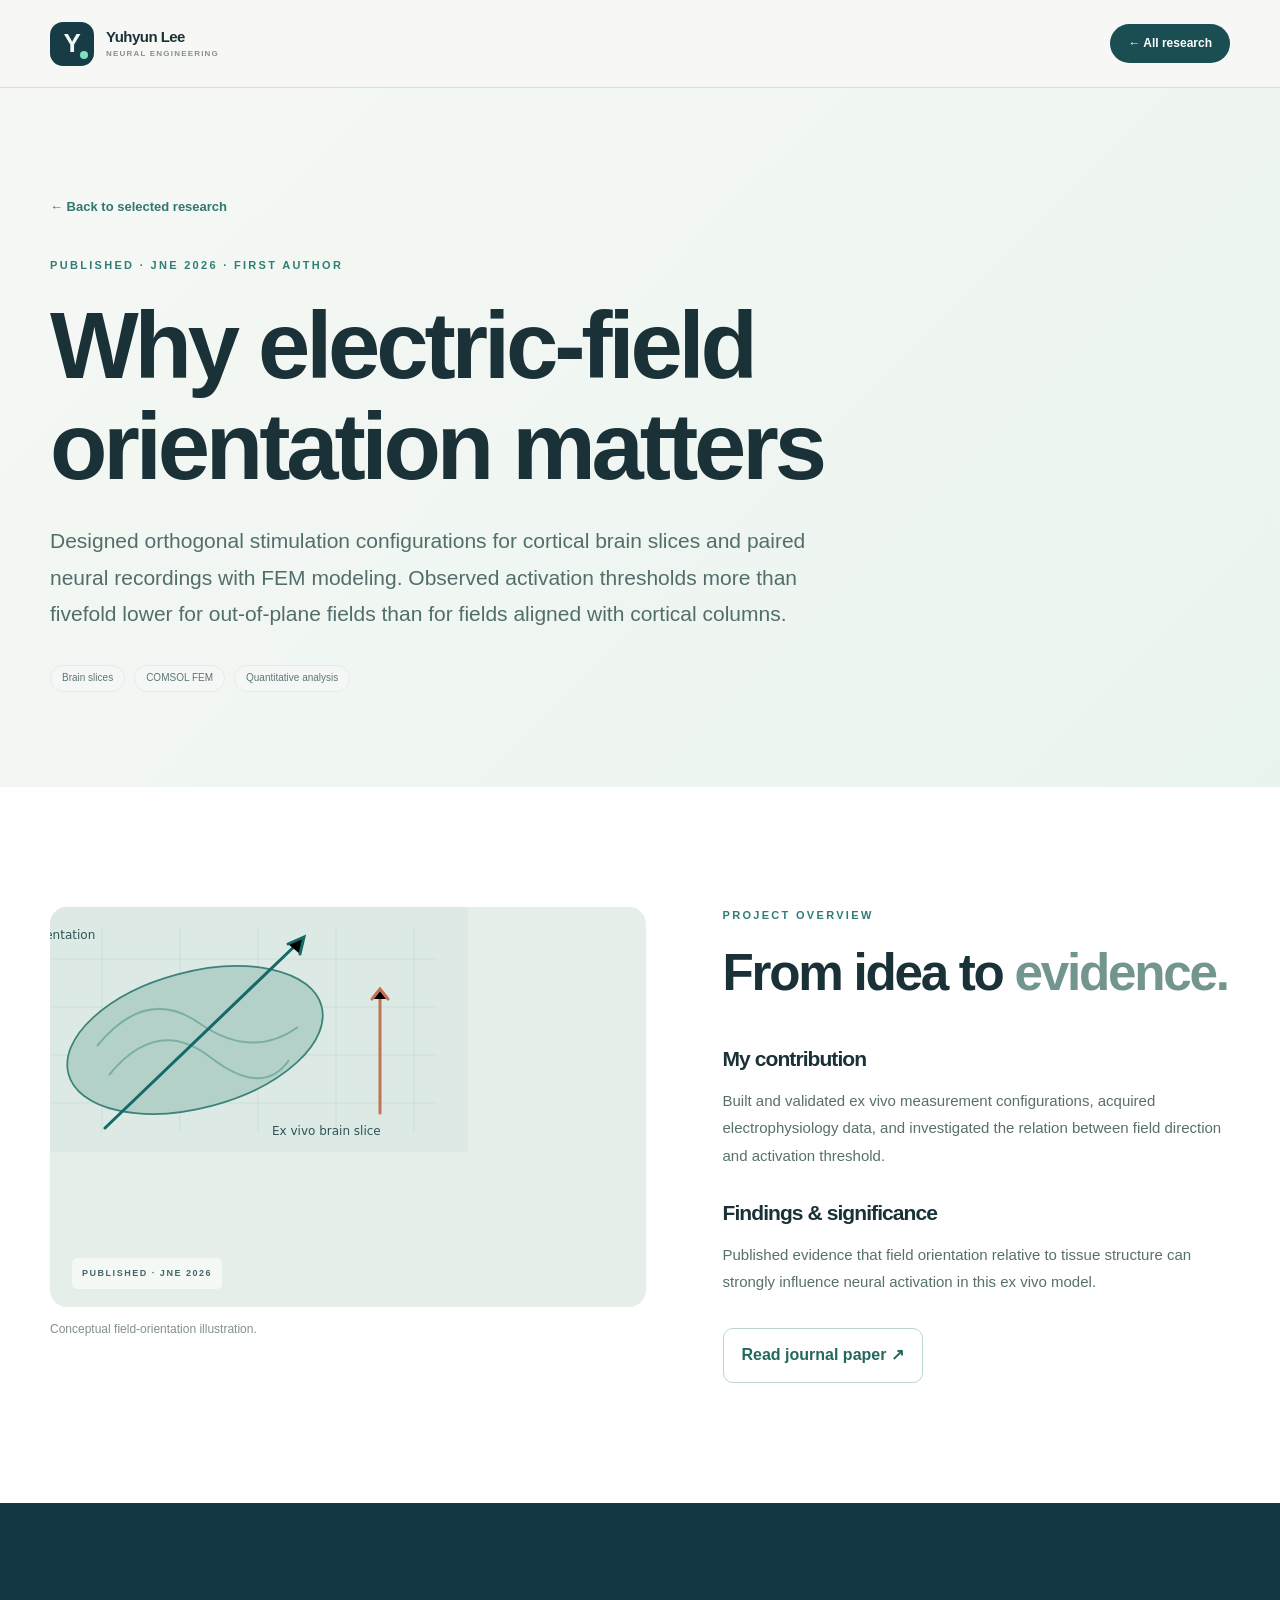
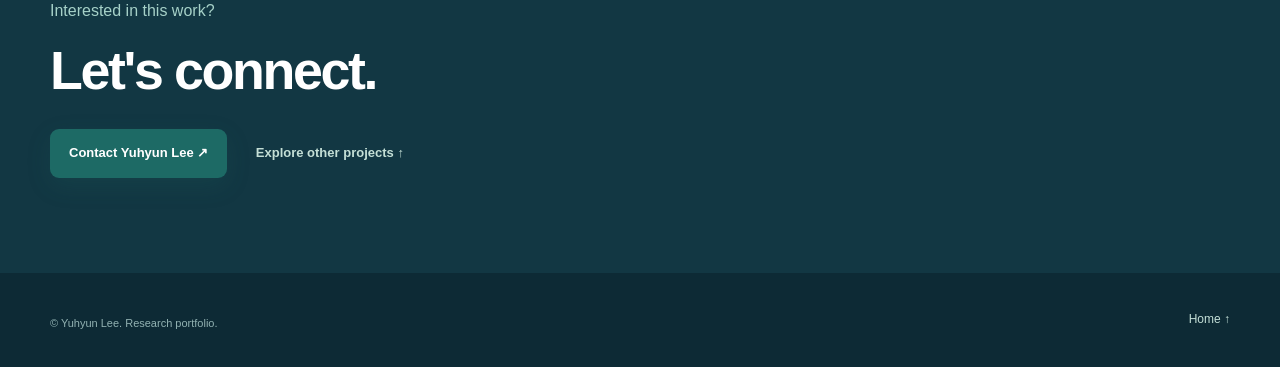
==== projects/electric-field-orientation/index.html @ e154d5df "Add files via upload" ====
<!DOCTYPE html><html lang="en"><head><meta charset="utf-8"><meta name="viewport" content="width=device-width,initial-scale=1">
    <meta name="theme-color" content="#f7f8f5"><meta name="description" content="Designed orthogonal stimulation configurations for cortical brain slices and paired neural recordings with FEM modeling. Observed activation thresholds more than fivefold lower for out-of-plane fields than for fields aligned with cortical columns.">
    <title>Why electric-field orientation matters | Yuhyun Lee</title><link rel="icon" type="image/svg+xml" href="../../assets/favicon.svg">
    <link rel="stylesheet" href="../../styles.css"><link rel="stylesheet" href="../../project-detail.css"></head><body>
    <a class="skip-link" href="#project-main">Skip to content</a>
    <header class="site-header"><div class="container header-inner"><a class="brand" href="../../index.html" aria-label="Home"><span class="brand-mark"><span>Y</span><span class="brand-dot"></span></span><span class="brand-name">Yuhyun Lee<span class="brand-sub">NEURAL ENGINEERING</span></span></a><a class="header-contact" href="../../index.html#research">← All research</a></div></header>
    <main id="project-main"><section class="detail-hero section-pad"><div class="container"><a href="../../index.html#research" class="detail-back">← Back to selected research</a>
    <p class="eyebrow">PUBLISHED · JNE 2026 · FIRST AUTHOR</p><h1>Why electric-field orientation matters</h1><p class="detail-intro">Designed orthogonal stimulation configurations for cortical brain slices and paired neural recordings with FEM modeling. Observed activation thresholds more than fivefold lower for out-of-plane fields than for fields aligned with cortical columns.</p>
    <div class="chip-row"><span>Brain slices</span> <span>COMSOL FEM</span> <span>Quantitative analysis</span></div></div></section>
    <section class="detail-content section-pad"><div class="container detail-grid"><div class="detail-visual"><div class="project-art art-slice"><img class="art-fallback" src="../../assets/illustrations/slice.svg" alt="Why electric-field orientation matters conceptual illustration" loading="lazy" decoding="async"><span class="project-art-index">PUBLISHED · JNE 2026</span></div><p class="detail-caption">Conceptual field-orientation illustration.</p></div>
    <div class="detail-overview"><p class="eyebrow">PROJECT OVERVIEW</p><h2>From idea to <span>evidence.</span></h2>
    <h3>My contribution</h3><p>Built and validated ex vivo measurement configurations, acquired electrophysiology data, and investigated the relation between field direction and activation threshold.</p>
    <h3>Findings &amp; significance</h3><p>Published evidence that field orientation relative to tissue structure can strongly influence neural activation in this ex vivo model.</p>
    <div class="detail-cta"><a class="detail-paper" href="https://doi.org/10.1088/1741-2552/aeb04a" target="_blank" rel="noopener noreferrer">Read journal paper ↗</a></div></div></div></section>
    
    <section class="detail-footer"><div class="container"><p>Interested in this work?</p><h2>Let's connect.</h2>
    <a class="btn btn-primary" href="mailto:yuhyunl@andrew.cmu.edu?subject=Research inquiry: Why electric-field orientation matters">Contact Yuhyun Lee ↗</a>
    <a class="detail-back" href="../../index.html#research">Explore other projects ↑</a></div></section></main>
    <footer class="site-footer"><div class="container footer-inner"><div><p>© Yuhyun Lee. Research portfolio.</p></div><a href="../../index.html">Home ↑</a></div></footer>
    </body></html>
---- styles.css ----
:root {
  --ink: #1a3137;
  --muted: #597077;
  --muted-2: #7c9193;
  --paper: #f7f8f5;
  --white: #ffffff;
  --warm: #f0f3ef;
  --line: #dce5e1;
  --teal: #176f6b;
  --teal-dark: #123f47;
  --mint: #b8eee0;
  --light-mint: #e6f5ef;
  --accent: #df8d6c;
  --radius: 18px;
  --shadow: 0 20px 65px rgba(32, 67, 68, .065);
}
* { box-sizing: border-box; }
html { scroll-behavior: smooth; scroll-padding-top: 96px; }
body { margin: 0; background: var(--paper); color: var(--ink); font-family: Inter, 'Avenir Next', 'Helvetica Neue', Arial, sans-serif; font-size: 16px; line-height: 1.65; -webkit-font-smoothing: antialiased; }
body.menu-open { overflow: hidden; }
::selection { background: #b5e7da; color: #193b3d; }
a { color: inherit; text-decoration: none; }
button { font: inherit; }
button, a { -webkit-tap-highlight-color: transparent; }
button:focus-visible, a:focus-visible { outline: 3px solid #df9f80; outline-offset: 4px; }
svg { display: block; max-width: 100%; }
.container { width: min(1180px, calc(100% - 84px)); margin: 0 auto; }
.section-pad { padding: 120px 0; }
.skip-link { position: absolute; transform: translateY(-200%); left: 20px; top: 16px; background: white; z-index: 1000; padding: 10px 18px; border: 2px solid var(--teal); }
.skip-link:focus { transform: translateY(0); }
.eyebrow { margin: 0 0 21px; color: #307d76; font-size: 11px; letter-spacing: .21em; font-weight: 800; line-height: 1.5; }
h1,h2,h3,p { margin-top: 0; }
h1,h2,h3 { letter-spacing: -.044em; }
h2 { font-size: clamp(36px, 4.2vw, 57px); line-height: 1.13; margin: 0; font-weight: 700; }
h2 span { color: #72958f; }
.site-header { height: 88px; position: sticky; top: 0; z-index: 40; background: rgba(247, 248, 245, .92); backdrop-filter: blur(18px); -webkit-backdrop-filter: blur(18px); border-bottom: 1px solid rgba(187, 208, 202, .55); }
.header-inner { height: 100%; display: flex; align-items: center; justify-content: space-between; gap: 25px; }
.brand { display: inline-flex; align-items: center; gap: 12px; flex-shrink: 0; }
.brand-mark { display: flex; align-items: center; justify-content: center; position: relative; width: 44px; height: 44px; border-radius: 13px; background: #183c45; color: #effaf6; font-size: 26px; font-weight: 800; letter-spacing: -.09em; }
.brand-mark span:first-child { transform: translateX(-1px); }
.brand-dot { position: absolute; width: 8px; height: 8px; border-radius: 100%; right: 6px; bottom: 7px; background: #7ce0c5; }
.brand-name { font-weight: 800; letter-spacing: -.035em; line-height: 1.24; font-size: 15px; }
.brand-sub { display: block; color: #819390; font-size: 8px; font-weight: 800; letter-spacing: .15em; padding-top: 3px; }
.desktop-nav { display: flex; align-items: center; gap: clamp(20px, 3vw, 38px); margin-left: auto; }
.desktop-nav a { color: #52696a; font-size: 13px; font-weight: 650; transition: color .2s; position: relative; }
.desktop-nav a:hover, .desktop-nav a.active { color: var(--teal); }
.desktop-nav a.active::after { content: ''; width: 4px; height: 4px; background: var(--teal); border-radius: 100%; position: absolute; bottom: -9px; left: calc(50% - 2px); }
.header-actions { display: flex; align-items: center; }
.header-contact { padding: 10px 18px; margin-left: 20px; border-radius: 30px; background: #1a4e53; color: #fff; font-size: 12px; font-weight: 750; white-space: nowrap; transition: background .2s, transform .2s; }
.header-contact:hover { background: #247970; transform: translateY(-2px); }
.header-contact span { padding-left: 11px; font-size: 16px; }
.menu-toggle { display: none; }
.mobile-menu[hidden] { display: none !important; }
/* HERO */
.hero { position: relative; overflow: hidden; padding-top: 110px; padding-bottom: 65px; background: radial-gradient(ellipse at 70% 20%, #eef7f0, transparent 46%), var(--paper); }
.hero-glow { position: absolute; top: -260px; left: 65%; width: 750px; height: 750px; border-radius: 50%; background: radial-gradient(circle, rgba(122, 213, 188, .10) 0%, rgba(122,213,188,0) 66%); pointer-events:none; }
.hero-grid { display: grid; grid-template-columns: minmax(0, 1.04fr) minmax(0, .96fr); gap: clamp(35px, 5.6vw, 85px); align-items: center; position:relative; }
.hero-copy { padding-bottom: 18px; position: relative; z-index: 2; }
.status-line { display: inline-flex; align-items: center; gap: 10px; border: 1px solid #c9e1d5; border-radius: 999px; background: #edf7f1; color: #246d5f; padding: 9px 14px 9px 11px; letter-spacing: .09em; font-size: 10px; font-weight: 800; margin-bottom: 45px; line-height: 1.3; }
.status-dot { position: relative; flex: 0 0 auto; display: inline-block; width: 8px; height: 8px; border-radius: 100%; background: #49b193; box-shadow: 0 0 0 4px rgba(73, 177, 147, .13); }
.hero-eyebrow { margin-bottom: 16px; font-size: 10px; }
h1 { font-size: clamp(45px, 5.45vw, 75px); line-height: 1.055; max-width: 780px; margin: 0 0 30px; font-weight: 730; }
h1 em { font-style: normal; color: #288176; }
.hero-lead { max-width: 586px; color: #374f54; font-size: clamp(17px, 1.6vw, 19px); line-height: 1.65; margin: 0 0 19px; letter-spacing: -.015em; }
.hero-lead strong { color: #193d41; font-weight: 750; }
.hero-body { font-size: 14px; line-height: 1.88; color: var(--muted); margin: 0 0 32px; max-width: 565px; }
.hero-buttons { display: flex; flex-wrap: wrap; gap: 12px; }
.btn { display: inline-flex; justify-content: space-between; align-items: center; min-height: 49px; border-radius: 9px; font-size: 13px; font-weight: 750; padding: 13px 19px; line-height: 1.3; transition: all .2s; gap: 24px; }
.btn span { font-size: 17px; line-height: 1; }
.btn-primary { color: white; background: #1d6a65; box-shadow: 0 8px 24px rgba(31, 111, 102, .15); }
.btn-primary:hover { transform: translateY(-2px); background: #12514d; box-shadow: 0 12px 27px rgba(31,111,102,.18); }
.btn-outline { color: #1c5554; border: 1px solid #c5d9d2; background: rgba(255,255,255,.6); }
.btn-outline:hover { background: #ecf9f3; border-color: #78b9a8; }
.hero-links { display:flex; align-items:center; flex-wrap:wrap; gap: 14px; margin-top: 35px; color: #6c8482; font-size: 12px; }
.hero-links a { transition:color .2s; }
.hero-links a:hover { color: #167c69; }
.hero-separator { color: #bacac3; }
.hero-visual { position: relative; min-width: 0; border: 1px solid #315b61; border-radius: 20px; background: #102d3d; box-shadow: 0 30px 80px rgba(20, 54, 60, .18); transform: rotate(1deg); isolation: isolate; }
.hero-visual::before { content: ''; position:absolute; inset: -14px -13px 14px 13px; z-index: -1; border: 1px solid #bddbcf; border-radius: 20px; transform: rotate(-3deg); }
.visual-topbar,.visual-bottombar { display:flex; justify-content:space-between; align-items:center; padding: 18px 22px; color: #a5c5c8; font-size: 9px; letter-spacing: .15em; font-weight: 700; line-height: 1.2; gap: 15px; }
.visual-topbar { border-bottom: 1px solid rgba(145,182,188,.14); }
.visual-topbar>span:first-child { display:flex; align-items:center; gap:9px; }
.tiny-dot { display:inline-block; background:#63d7be; width:5px; height:5px; border-radius:50%; }
.hero-diagram { width: 100%; height:auto; }
.visual-bottombar { border-top: 1px solid rgba(145,182,188,.14); font-size:8px; }
.floating-note { position: absolute; right: -25px; bottom: 68px; display: flex; gap: 12px; align-items:center; padding: 14px 17px; border-radius: 12px; background: #fff; box-shadow: 0 13px 43px rgba(15, 45, 45, .16); transform: rotate(-2deg); }
.floating-icon { display:grid; place-items:center; background:#e5f4ed; color:#27766d; width:37px; height:37px; border-radius:10px; font-size:20px; }
.floating-note strong { display:block; font-size:12px; letter-spacing:-.02em; }
.floating-note small { display:block; color:#809593; font-size:9px; padding-top:2px; letter-spacing:.02em; }
.hero-facts { display: grid; grid-template-columns: repeat(4,1fr); margin-top: 92px; padding-top: 27px; border-top: 1px solid #dce5df; }
.fact { padding: 7px 18px; border-left:1px solid #dce5df; }
.fact:first-child { border-left:0; padding-left:0; }
.fact strong { display:block; font-size: clamp(29px, 3vw, 43px); line-height: 1.07; letter-spacing: -.065em; margin-bottom: 9px; font-weight: 760; color: #285e5b; }
.fact strong span { font-size: 15px; letter-spacing: -.02em; padding-left: 6px; color:#4b7e74; font-weight:650; }
.fact > span { font-size: 11px; color:#6e8383; font-weight: 650; display: block; line-height:1.45; max-width: 195px; }
.fact a { color:#207c6e; font-size:15px; }
/* SECTION HEADINGS */
.section-heading { display:grid; grid-template-columns: minmax(0, 1fr) minmax(245px, 380px); justify-content:space-between; gap:40px; align-items:end; margin-bottom:46px; }
.heading-aside { color:var(--muted); line-height:1.9; font-size:14px; margin:0 0 5px; }
/* PROJECTS */
.research-section { background: #fff; }
.project-grid { display:grid; grid-template-columns:repeat(2,minmax(0,1fr)); gap: 24px; }
.project-card { min-width:0; border:1px solid var(--line); background:#fff; border-radius:18px; overflow:hidden; box-shadow: 0 6px 28px rgba(24,64,57,.018); display:flex; flex-direction:column; transition:box-shadow .25s, transform .25s; }
.project-card:hover { box-shadow: var(--shadow); transform:translateY(-4px); }
.featured-project { grid-column: 1 / -1; flex-direction:row; align-items:stretch; }
.project-art { position:relative; overflow:hidden; background:#e6eee9; min-height: 210px; }
.project-art svg { display:block; width:100%; height:100%; object-fit:cover; }
.featured-project .project-art { width: 48%; min-height:385px; }
/* Let the fourth project complete the two-column grid rather than leaving an empty cell. */
.project-card:last-child { grid-column: 1 / -1; flex-direction: row; }
.project-card:last-child .project-art { width:48%; min-height:345px; }
.project-card:last-child .project-content { padding:42px; }
.project-art-index { position:absolute; left:22px; bottom:18px; background:rgba(246,250,248,.9); backdrop-filter:blur(8px); padding:8px 10px; color:#426866; font-size:9px; font-weight:800; letter-spacing:.17em; border-radius:5px; }
.art-nasal .project-art-index { background:rgba(11,48,52,.8); color:#d1eee3; }
.project-content { padding: 32px 32px 30px; display:flex; flex-direction:column; flex:1; }
.featured-project .project-content { padding:46px 46px 40px; }
.project-meta { display:flex; align-items:center; justify-content:space-between; gap:9px; flex-wrap:wrap; font-size:9px; color:#869894; letter-spacing:.13em; font-weight:800; line-height:1.4; margin-bottom:20px; }
.tag { display:inline-flex; background:#eaf4f0; border-radius:5px; color:#377d71; padding:7px 9px; }
.project-content h3 { font-size: clamp(24px, 2.35vw, 33px); line-height:1.2; margin:0 0 18px; letter-spacing:-.045em; max-width:560px; }
.project-content p { color: #5e7476; font-size: 13px; line-height:1.85; margin: 0 0 24px; max-width:650px; }
.chip-row { display:flex; flex-wrap:wrap; gap:7px; margin-top:auto; }
.chip-row span { color:#5c7776; background:#f4f7f5; border:1px solid #e3ece7; font-size:10px; border-radius:999px; padding:6px 11px; line-height:1.25; }
.project-link { display:inline-flex; align-items:center; justify-content:space-between; gap:20px; margin-top:24px; padding-top:16px; border-top:1px solid #e6eee9; color:#1c756b; font-size:12px; font-weight:800; }
.project-link span { font-size:18px; transition: transform .2s; }
.project-link:hover span { transform:translate(3px,-3px); }
/* METHODOLOGY */
.impact-section { padding:100px 0; background:#143d48; color:white; overflow:hidden; }
.impact-grid { display:grid; grid-template-columns:.85fr 1.15fr; gap: 100px; }
.impact-section h2 { font-size:clamp(36px,4.2vw,54px); line-height:1.15; letter-spacing:-.04em; }
.eyebrow-light { color:#86d3bc; }
.impact-steps { border-top:1px solid rgba(185,225,216,.24); }
.impact-steps>div { display:grid; grid-template-columns:60px 1fr; gap:17px; border-bottom:1px solid rgba(185,225,216,.24); padding:20px 0; }
.impact-steps>div>span { font-size:12px; color:#8fdac5; letter-spacing:.1em; padding-top:2px; font-weight:700; }
.impact-steps p { margin:0; }
.impact-steps strong { font-size:16px; font-weight:740; display:block; margin-bottom:2px; }
.impact-steps small { display:block; color:#b3d0d2; font-size:12px; line-height:1.6; }
/* PUBLICATIONS */
.publications-section { background:#f7f8f5; }
.pub-heading { margin-bottom:30px; }
.text-arrow { display:inline-flex; align-items:center; color:#1f7770; font-size:13px; font-weight:800; padding-bottom:5px; border-bottom:1px solid #80b8a9; transition:gap .2s; width:max-content; }
.text-arrow:hover { color:#0f5753; }
.pub-list { border-top:1px solid #d2e1db; }
.pub-row { display:grid; grid-template-columns:110px minmax(0,1fr) 30px; gap:28px; align-items:center; padding:27px 14px; border-bottom:1px solid #d8e4de; transition:background .2s,padding .2s; }
.pub-row:hover { background:#edf5f0; padding-left:22px; padding-right:20px; }
.pub-year { font-size:18px; color:#2b7a70; font-weight:750; letter-spacing:-.035em; align-self:start; padding-top:3px; }
.pub-details { display:block; }
.pub-type { display:block; margin-bottom:7px; color:#78908b; font-weight:800; font-size:10px; letter-spacing:.14em; }
.pub-details strong { display:block; font-size:17px; font-weight:700; letter-spacing:-.025em; line-height:1.45; margin-bottom:7px; }
.pub-details small { display:block; font-size:12px; color:#7c9091; line-height:1.55; }
.pub-arrow { font-size:22px; justify-self:end; color:#257d70; transition:transform .2s; }
.pub-row:hover .pub-arrow { transform:translate(3px,-3px); }
.conference-note { display:flex; align-items:center; gap:17px; padding:22px 25px; margin-top:32px; background:#eaf2ed; border:1px solid #d3e5d9; border-radius:14px; }
.conference-icon { color:#338f7e; width:46px; height:46px; border:1px solid #b5dace; border-radius:13px; display:grid; place-items:center; font-size:27px; flex:0 0 auto; }
.conference-note strong { display:block; font-size:13px; font-weight:780; }
.conference-note p { font-size:12px; color:#6f8680; margin:3px 0 0; line-height:1.5; }
.conference-date { margin-left:auto; white-space:nowrap; color:#4e7c75; font-weight:800; font-size:10px; letter-spacing:.14em; }
/* EXPERTISE */
.expertise-section { background:#fff; }
.expertise-grid { display:grid; grid-template-columns:repeat(3,minmax(0,1fr)); gap:20px; }
.expertise-card { padding:31px; border:1px solid #dfe8e3; border-radius:15px; background:linear-gradient(155deg,#f8fbf9,white 75%); min-height:350px; display:flex; flex-direction:column; }
.expertise-no { color:#65a598; font-size:11px; font-weight:800; letter-spacing:.1em; margin-bottom:43px; }
.expertise-card h3 { font-size:24px; line-height:1.23; max-width:265px; margin-bottom:15px; }
.expertise-card p { font-size:13px; line-height:1.85; color:#657b7a; margin-bottom:24px; }
.skill-tags { display:flex; flex-wrap:wrap; gap:7px; margin-top:auto; }
.skill-tags span { padding:7px 9px; border:1px solid #d4e4dd; border-radius:5px; font-size:10px; font-weight:650; color:#3d766d; line-height:1.3; }
/* ABOUT */
.about-section { background:#eef3ef; }
.about-grid { display:grid; grid-template-columns: 1fr 1fr; gap:clamp(65px,9vw,140px); }
.about-intro h2 { font-size:clamp(35px,3.9vw,51px); margin-bottom:30px; }
.about-intro p:not(.eyebrow) { font-size:14px; color:#5d7775; line-height:1.95; margin-bottom:19px; }
.about-intro p strong { color:#2e5f59; }
.about-intro .text-arrow { margin-top:14px; }
.about-side { border-left:1px solid #d2e0d7; padding-left:56px; }
.mini-label { margin:0 0 20px; font-size:10px; letter-spacing:.19em; color:#3d887b; font-weight:800; }
.timeline { margin-bottom:32px; }
.timeline-row { position:relative; display:flex; padding-bottom:27px; gap:18px; }
.timeline-row::before { content:''; position:absolute; left:5px; width:1px; top:9px; bottom:-5px; background:#c9d9d2; }
.timeline-row:last-child::before { display:none; }
.timeline-point { flex:0 0 11px; margin-top:5px; height:11px; border:2px solid #4b9e8d; background:#eef3ef; border-radius:50%; z-index:1; }
.timeline-row strong { font-size:14px; display:block; letter-spacing:-.01em; }
.timeline-row p { font-size:12px; margin:4px 0; color:#6c8780; line-height:1.5; }
.timeline-row small { color:#91a39b; font-size:11px; }
.award-block { border-top:1px solid #d2e0d7; padding-top:27px; }
.award-block p:not(.mini-label) { font-size:12px; padding-left:15px; position:relative; color:#607b75; margin-bottom:11px; line-height:1.5; }
.award-block p:not(.mini-label)::before { content:'↗'; position:absolute; left:0; color:#449683; }
/* CONTACT */
.contact-section { padding:110px 0; background:#133945; color:#f1faf5; position:relative; overflow:hidden; }
.contact-section:before { content:''; position:absolute; top:-170px; right:-150px; width:700px; height:700px; background:radial-gradient(circle,rgba(81,165,144,.19) 0,transparent 65%); pointer-events:none; }
.contact-grid { display:grid; grid-template-columns:1.15fr .85fr; gap:90px; align-items:center; position:relative; }
.contact-section h2 { font-size:clamp(43px,5.5vw,69px); line-height:1.1; margin-bottom:27px; }
.contact-section h2 em { font-style:normal; color:#83d7bd; }
.contact-section p:not(.eyebrow) { font-size:14px; line-height:1.9; color:#b7ced0; max-width:590px; margin-bottom:31px; }
.contact-email { display:inline-flex; align-items:center; gap:28px; border-bottom:1px solid #71b7a7; padding-bottom:6px; font-size:clamp(16px,2.4vw,24px); font-weight:660; letter-spacing:-.035em; color:#b8e5da; word-break:break-word; }
.contact-email span { font-size:26px; }
.contact-card { background:rgba(246,255,251,.065); border:1px solid rgba(188,230,219,.22); padding:34px; border-radius:16px; backdrop-filter:blur(15px); }
.contact-card-head { display:flex; gap:14px; align-items:center; font-size:10px; font-weight:800; letter-spacing:.13em; color:#acddc9; }
.contact-card p { font-size:13px !important; margin:25px 0 26px !important; }
.btn-contact { width:100%; background:#bde7d6; color:#174640; }
.btn-contact:hover { background:#d6f5e9; transform:translateY(-2px); }
.contact-social { display:flex; gap:19px; flex-wrap:wrap; margin-top:26px; font-size:11px; color:#b4d3d1; }
.contact-social a:hover { color:#fff; }
.site-footer { padding:35px 0; background:#0d2a35; color:#92b2b2; }
.footer-inner { display:flex; justify-content:space-between; gap:20px; align-items:center; }
.footer-symbol { display:block; font-size:23px; color:#fff; font-weight:800; line-height:1.2; letter-spacing:-.08em; }
.footer-symbol span { color:#7bd8bd; }
.site-footer p { font-size:11px; margin:6px 0 0; }
.site-footer a { color:#c3dfd7; font-size:12px; }
.site-footer a:hover { color:white; }
@media (max-width:1100px) {
  .container { width:min(1180px,calc(100% - 64px)); }
  .hero-grid { gap:38px; }
  h1 { font-size:clamp(43px,5.1vw,65px); }
  .floating-note { right:-12px; }
  .featured-project .project-content { padding:33px; }
  .project-content { padding:27px; }
  .impact-grid { gap:60px; }
  .contact-grid { gap:60px; }
}
@media (max-width:900px) {
  .desktop-nav { gap:19px; }
  .header-contact { margin-left:0; }
  .hero { padding-top:80px; }
  .hero-grid { grid-template-columns:1fr; }
  .hero-copy { max-width:730px; }
  h1 { font-size:clamp(50px,8vw,72px); }
  .hero-visual { width:min(560px,90%); justify-self:center; transform:rotate(.5deg); margin:28px 0 0; }
  .hero-facts { margin-top:70px; }
  .featured-project, .project-card:last-child { flex-direction:column; }
  .project-card:last-child .project-art { width:100%; min-height:280px; max-height:320px; }
  .project-card:last-child .project-content { padding:30px; }
  .featured-project .project-art { width:100%; min-height:300px; max-height:320px; }
  .project-grid { gap:18px; }
  .about-grid { gap:50px; }
  .about-side { padding-left:36px; }
  .expertise-grid { gap:12px; }
  .expertise-card { padding:22px; }
  .contact-grid { gap:38px; }
  .conference-date { display:none; }
}
@media (max-width:780px) {
  .container { width:min(720px,calc(100% - 44px)); }
  .section-pad { padding:85px 0; }
  .site-header { height:74px; }
  .desktop-nav,.header-contact { display:none; }
  .menu-toggle { width:43px; height:43px; border:1px solid #d4e1db; background:#fff; border-radius:10px; display:flex; flex-direction:column; align-items:center; justify-content:center; gap:5px; cursor:pointer; }
  .menu-toggle span { display:block; width:18px; height:2px; background:#245957; border-radius:5px; }
  .mobile-menu { background:var(--paper); position:absolute; top:74px; left:0; width:100%; padding:18px 22px 27px; border-bottom:1px solid #ccded6; box-shadow:0 20px 30px rgba(24,64,60,.08); display:flex; flex-direction:column; }
  .mobile-menu a { padding:13px 4px; border-bottom:1px solid #e0e9e3; font-size:15px; font-weight:700; }
  .hero { padding-top:75px; }
  .status-line { margin-bottom:29px; font-size:9px; }
  .hero-visual { width:min(530px,95%); }
  .hero-facts { grid-template-columns:repeat(2,1fr); row-gap:24px; }
  .fact:nth-child(3) { padding-left:0; border-left:0; }
  .section-heading { grid-template-columns:1fr; gap:22px; }
  .heading-aside { max-width:600px; }
  .project-grid { grid-template-columns:1fr; }
  .featured-project, .project-card:last-child { grid-column:auto; }
  .project-art { height:250px; }
  .featured-project .project-art { height:290px; min-height:auto; }
  .project-content,.featured-project .project-content { padding:30px; }
  .impact-grid { grid-template-columns:1fr; gap:38px; }
  .impact-section { padding:75px 0; }
  .expertise-grid { grid-template-columns:1fr; }
  .expertise-card { min-height:0; padding:28px; }
  .expertise-no { margin-bottom:25px; }
  .about-grid { grid-template-columns:1fr; }
  .about-side { border-left:0; border-top:1px solid #d2e0d7; padding:34px 0 0; }
  .contact-grid { grid-template-columns:1fr; gap:40px; }
  .contact-section { padding:85px 0; }
  .contact-card { max-width:540px; }
  .pub-row { grid-template-columns:65px minmax(0,1fr) 18px; gap:12px; }
}
@media (max-width:500px) {
  .container { width:calc(100% - 36px); }
  .hero { padding-top:54px; padding-bottom:45px; }
  .status-line { font-size:8px; padding:8px 10px; letter-spacing:.045em; white-space:normal; }
  .hero-eyebrow { font-size:9px; }
  h1 { font-size:clamp(40px,10.7vw,54px); line-height:1.09; letter-spacing:-.055em; }
  h2 { font-size:clamp(34px,8.9vw,43px); }
  .hero-lead { font-size:16px; }
  .hero-body { font-size:13px; }
  .btn { width:100%; }
  .hero-links { gap:9px; margin-top:25px; font-size:11px; }
  .hero-visual { width:calc(100% - 12px); margin-top:18px; }
  .floating-note { right:-8px; bottom:54px; padding:9px; }
  .floating-icon { width:29px; height:29px; }
  .floating-note strong { font-size:10px; }
  .floating-note small { font-size:8px; }
  .visual-topbar,.visual-bottombar { padding:14px 15px; font-size:8px; letter-spacing:.08em; }
  .visual-bottombar { font-size:7px; }
  .hero-facts { margin-top:55px; }
  .fact { padding:7px 8px; }
  .fact strong { font-size:35px; }
  .fact strong span { font-size:12px; }
  .fact > span { font-size:10px; }
  .section-pad { padding:70px 0; }
  .project-content,.featured-project .project-content,.project-card:last-child .project-content { padding:24px; }
  .project-content h3 { font-size:25px; }
  .project-art,.featured-project .project-art,.project-card:last-child .project-art { height:210px; min-height:210px; }
  .project-art svg { width:100%; height:100%; }
  .impact-section { padding:65px 0; }
  .impact-steps > div { grid-template-columns:37px 1fr; gap:12px; }
  .pub-row { grid-template-columns:1fr 18px; gap:10px; padding:23px 4px; }
  .pub-year { grid-column:1/-1; font-size:14px; }
  .pub-details strong { font-size:15px; }
  .pub-arrow { grid-column:2; grid-row:2; }
  .conference-note { padding:17px; align-items:flex-start; }
  .conference-icon { width:37px; height:37px; font-size:20px; }
  .contact-section h2 { font-size:46px; }
  .contact-card { padding:25px; }
  .footer-inner { align-items:flex-start; }
  .site-footer p { max-width:230px; }
}
@media (prefers-reduced-motion:reduce) {
  html { scroll-behavior:auto; }
  *,*::before,*::after { animation-duration:.01ms !important; transition-duration:.01ms !important; }
}
/* Editable project cover images, including Pages CMS uploads. */
.project-art > img {display:block;width:100%;height:100%;min-height:inherit;object-fit:cover;}
.project-art > img.art-fallback {object-fit:cover;}
.project-actions { display:flex;flex-wrap:wrap;align-items:center;gap:10px 20px;margin-top:auto; }
.project-actions .project-link {margin-top:0;}
.project-actions .paper-link {font-size:12px;color:#32756d;text-decoration:underline;text-underline-offset:3px;}
.hero-portrait {width:100%;height:440px;object-fit:cover;object-position:center 38%;display:block;}
@media(max-width:780px){.hero-portrait{height:320px;}}
---- project-detail.css ----
.detail-hero{background:linear-gradient(135deg,#f6f8f4,#eaf4ef);padding-top:105px;padding-bottom:95px;}
.detail-hero h1{max-width:940px;font-size:clamp(48px,7.5vw,94px);line-height:1.08;margin-bottom:25px;}
.detail-back{display:inline-block;color:#31776e;font-weight:700;font-size:13px;margin-bottom:40px;}
.detail-back:hover{text-decoration:underline;}
.detail-intro{max-width:780px;font-size:clamp(16px,2vw,21px);line-height:1.75;color:#526e6b;margin-bottom:32px;}
.detail-hero .chip-row{display:flex;gap:9px;flex-wrap:wrap;}
.detail-content{background:white;}
.detail-grid{display:grid;grid-template-columns:1.08fr .92fr;align-items:start;gap:clamp(35px,6vw,100px);}
.detail-visual{min-width:0;}
.detail-visual .project-art{border-radius:17px;overflow:hidden;min-height:400px;}
.detail-visual .project-art img{min-height:400px;}
.detail-caption{font-size:12px;color:#82908e;margin-top:13px;line-height:1.6;}
.detail-overview h2{font-size:clamp(33px,4vw,55px);margin:0 0 40px;}
.detail-overview h3{font-size:21px;margin:26px 0 10px;}
.detail-overview>p:not(.eyebrow){font-size:15px;line-height:1.85;color:#57706b;}
.detail-cta{margin-top:32px;}.detail-paper{display:inline-block;border:1px solid #bad5cd;border-radius:10px;padding:13px 18px;font-weight:750;color:#23685f;}
.detail-paper:hover{background:#e9f5f0;}
.detail-gallery{background:#f6f8f5;}.detail-gallery h2{margin-bottom:35px;}.detail-gallery-grid{display:grid;grid-template-columns:repeat(2,1fr);gap:24px;}
.detail-gallery figure{margin:0;background:white;border-radius:14px;overflow:hidden;border:1px solid #dce8e3;}.detail-gallery img{display:block;width:100%;height:320px;object-fit:contain;background:#eef4f1;}.detail-gallery figcaption{font-size:12px;color:#667d76;padding:14px 17px;}
.detail-footer{background:#123743;padding:95px 0;color:white;}.detail-footer p{color:#a6d1c8;}.detail-footer h2{margin:0 0 28px;}.detail-footer .detail-back{margin:0 0 0 24px;color:#c4dfd6;}
@media(max-width:780px){.detail-grid{grid-template-columns:1fr;}.detail-gallery-grid{grid-template-columns:1fr;}.detail-hero{padding-top:65px;padding-bottom:70px;}.detail-footer .detail-back{display:block;margin:24px 0 0;}.detail-visual .project-art{min-height:250px;}.detail-visual .project-art img{min-height:250px;}}
.detail-footer .btn-primary,.detail-footer .btn-primary:visited{color:#ffffff;}
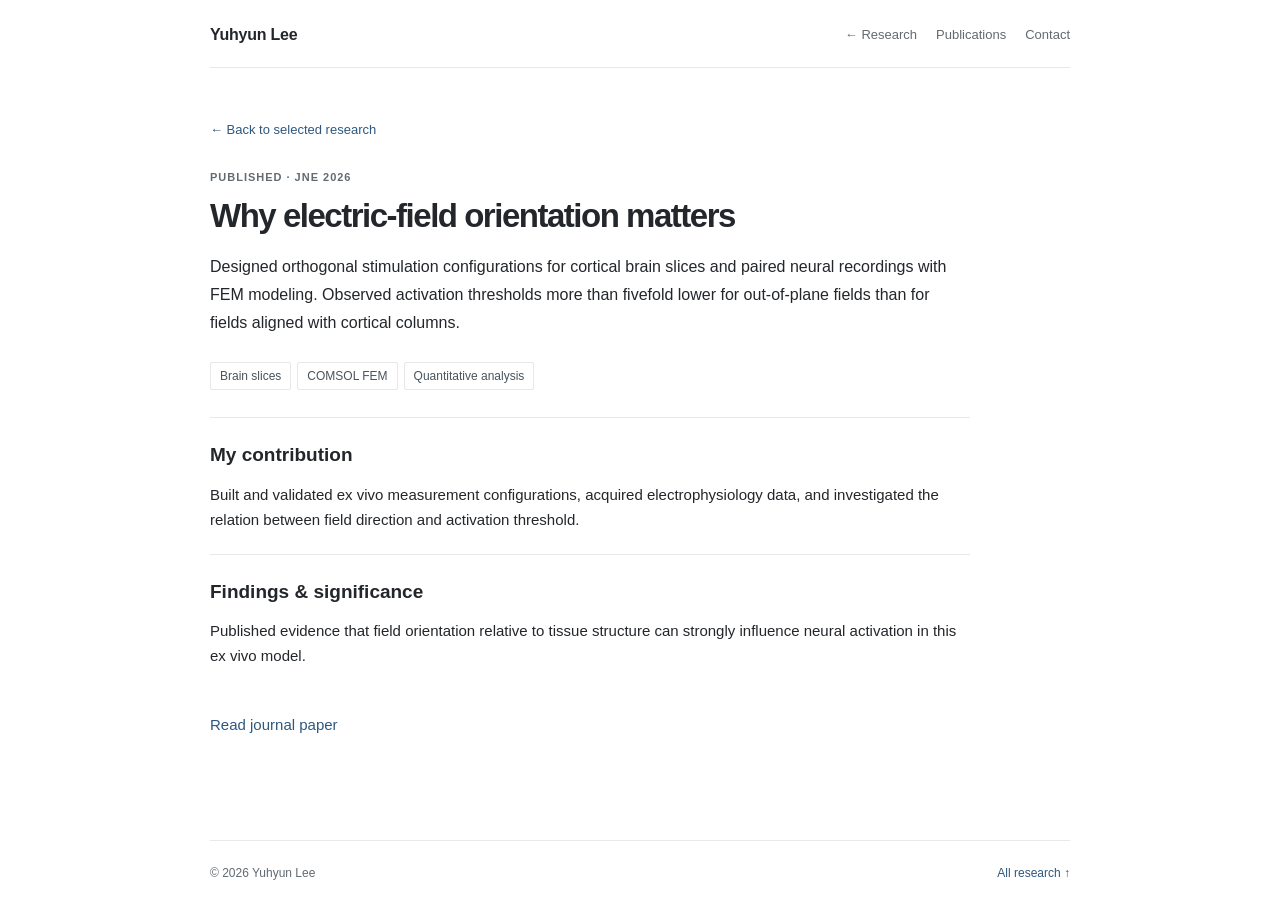
==== commit 8bc1eb07: "ㅇㅁㄴㄹ ㅇ" ====
--- a/projects/electric-field-orientation/index.html
+++ b/projects/electric-field-orientation/index.html
@@ -1,20 +1,9 @@
-<!DOCTYPE html><html lang="en"><head><meta charset="utf-8"><meta name="viewport" content="width=device-width,initial-scale=1">
-    <meta name="theme-color" content="#f7f8f5"><meta name="description" content="Designed orthogonal stimulation configurations for cortical brain slices and paired neural recordings with FEM modeling. Observed activation thresholds more than fivefold lower for out-of-plane fields than for fields aligned with cortical columns.">
-    <title>Why electric-field orientation matters | Yuhyun Lee</title><link rel="icon" type="image/svg+xml" href="../../assets/favicon.svg">
-    <link rel="stylesheet" href="../../styles.css"><link rel="stylesheet" href="../../project-detail.css"></head><body>
-    <a class="skip-link" href="#project-main">Skip to content</a>
-    <header class="site-header"><div class="container header-inner"><a class="brand" href="../../index.html" aria-label="Home"><span class="brand-mark"><span>Y</span><span class="brand-dot"></span></span><span class="brand-name">Yuhyun Lee<span class="brand-sub">NEURAL ENGINEERING</span></span></a><a class="header-contact" href="../../index.html#research">← All research</a></div></header>
-    <main id="project-main"><section class="detail-hero section-pad"><div class="container"><a href="../../index.html#research" class="detail-back">← Back to selected research</a>
-    <p class="eyebrow">PUBLISHED · JNE 2026 · FIRST AUTHOR</p><h1>Why electric-field orientation matters</h1><p class="detail-intro">Designed orthogonal stimulation configurations for cortical brain slices and paired neural recordings with FEM modeling. Observed activation thresholds more than fivefold lower for out-of-plane fields than for fields aligned with cortical columns.</p>
-    <div class="chip-row"><span>Brain slices</span> <span>COMSOL FEM</span> <span>Quantitative analysis</span></div></div></section>
-    <section class="detail-content section-pad"><div class="container detail-grid"><div class="detail-visual"><div class="project-art art-slice"><img class="art-fallback" src="../../assets/illustrations/slice.svg" alt="Why electric-field orientation matters conceptual illustration" loading="lazy" decoding="async"><span class="project-art-index">PUBLISHED · JNE 2026</span></div><p class="detail-caption">Conceptual field-orientation illustration.</p></div>
-    <div class="detail-overview"><p class="eyebrow">PROJECT OVERVIEW</p><h2>From idea to <span>evidence.</span></h2>
-    <h3>My contribution</h3><p>Built and validated ex vivo measurement configurations, acquired electrophysiology data, and investigated the relation between field direction and activation threshold.</p>
-    <h3>Findings &amp; significance</h3><p>Published evidence that field orientation relative to tissue structure can strongly influence neural activation in this ex vivo model.</p>
-    <div class="detail-cta"><a class="detail-paper" href="https://doi.org/10.1088/1741-2552/aeb04a" target="_blank" rel="noopener noreferrer">Read journal paper ↗</a></div></div></div></section>
-    
-    <section class="detail-footer"><div class="container"><p>Interested in this work?</p><h2>Let's connect.</h2>
-    <a class="btn btn-primary" href="mailto:yuhyunl@andrew.cmu.edu?subject=Research inquiry: Why electric-field orientation matters">Contact Yuhyun Lee ↗</a>
-    <a class="detail-back" href="../../index.html#research">Explore other projects ↑</a></div></section></main>
-    <footer class="site-footer"><div class="container footer-inner"><div><p>© Yuhyun Lee. Research portfolio.</p></div><a href="../../index.html">Home ↑</a></div></footer>
-    </body></html>+<!doctype html><html lang="en"><head><meta charset="utf-8"><meta name="viewport" content="width=device-width,initial-scale=1"><meta name="color-scheme" content="light"><meta name="theme-color" content="#ffffff"><meta name="description" content="Designed orthogonal stimulation configurations for cortical brain slices and paired neural recordings with FEM modeling. Observed activation thresholds more than fivefold lower for out-of-plane fields than for fields aligned with cortical columns."><title>Why electric-field orientation matters | Yuhyun Lee</title><link rel="icon" href="../../assets/favicon.svg" type="image/svg+xml"><link rel="stylesheet" href="../../styles.css"><link rel="stylesheet" href="../../project-detail.css"></head><body><a class="skip-link" href="#project">Skip to content</a>
+      <div class="page"><header class="site-header"><a href="../../index.html" class="site-name">Yuhyun Lee</a><nav class="site-nav" aria-label="Page navigation"><a href="../../index.html#research">← Research</a><a href="../../index.html#publications">Publications</a><a href="../../index.html#contact">Contact</a></nav></header>
+      <main id="project" class="detail-page"><a href="../../index.html#research" class="detail-back">← Back to selected research</a><div class="detail-kicker">PUBLISHED · JNE 2026</div><h1>Why electric-field orientation matters</h1>
+      <p class="detail-summary">Designed orthogonal stimulation configurations for cortical brain slices and paired neural recordings with FEM modeling. Observed activation thresholds more than fivefold lower for out-of-plane fields than for fields aligned with cortical columns.</p><div class="detail-tags"><span>Brain slices</span><span>COMSOL FEM</span><span>Quantitative analysis</span></div>
+      <section><h2>My contribution</h2><p>Built and validated ex vivo measurement configurations, acquired electrophysiology data, and investigated the relation between field direction and activation threshold.</p></section>
+      <section><h2>Findings &amp; significance</h2><p>Published evidence that field orientation relative to tissue structure can strongly influence neural activation in this ex vivo model.</p></section>
+      <p class="detail-paper"><a href="https://doi.org/10.1088/1741-2552/aeb04a" rel="noopener noreferrer" target="_blank">Read journal paper</a></p>
+      
+      </main><footer class="site-footer"><span>© 2026 Yuhyun Lee</span><a href="../../index.html#research">All research ↑</a></footer></div></body></html>
--- a/styles.css
+++ b/styles.css
@@ -1,325 +1,106 @@
-:root {
-  --ink: #1a3137;
-  --muted: #597077;
-  --muted-2: #7c9193;
-  --paper: #f7f8f5;
-  --white: #ffffff;
-  --warm: #f0f3ef;
-  --line: #dce5e1;
-  --teal: #176f6b;
-  --teal-dark: #123f47;
-  --mint: #b8eee0;
-  --light-mint: #e6f5ef;
-  --accent: #df8d6c;
-  --radius: 18px;
-  --shadow: 0 20px 65px rgba(32, 67, 68, .065);
+/* Minimal academic profile — content managed via Pages CMS. */
+:root { --text:#23262a; --muted:#626a72; --blue:#2e587d; --blue-hover:#173b5e; --line:#e6e8ea; --surface:#ffffff; --soft:#f5f7f8; }
+* { box-sizing:border-box; }
+html { scroll-behavior:smooth; scroll-padding-top:24px; }
+body { margin:0; background:var(--surface); color:var(--text); font-family:-apple-system,BlinkMacSystemFont,"Segoe UI",Helvetica,Arial,sans-serif; font-size:15px; line-height:1.7; -webkit-font-smoothing:antialiased; }
+a { color:var(--blue); text-decoration:none; text-underline-offset:3px; }
+a:hover { color:var(--blue-hover); text-decoration:underline; }
+a:focus-visible { outline:2px solid var(--blue); outline-offset:3px; }
+.page { width:min(100% - 48px,860px); margin:0 auto; }
+.skip-link { position:absolute; top:-60px; left:1rem; z-index:100; padding:8px 14px; background:#fff; border:1px solid var(--line); }
+.skip-link:focus { top:12px; }
+.site-header { display:flex; align-items:center; justify-content:space-between; gap:24px; border-bottom:1px solid var(--line); padding:21px 0 19px; }
+.site-name { font-size:16px; color:var(--text); font-weight:650; letter-spacing:-.015em; white-space:nowrap; }
+.site-name:hover { text-decoration:none; }
+.site-nav { display:flex; flex-wrap:wrap; align-items:center; column-gap:19px; row-gap:4px; }
+.site-nav a { font-size:13px; color:var(--muted); }
+.site-nav a:hover { color:var(--blue); }
+.intro { display:flex; align-items:flex-start; justify-content:space-between; gap:36px; padding:56px 0 38px; }
+.intro-copy { min-width:0; }
+h1 { font-size:39px; font-weight:700; letter-spacing:-.045em; line-height:1.22; margin:0 0 13px; }
+.intro-position { font-weight:500; line-height:1.55; margin:0; font-size:16px; }
+.intro-location { color:var(--muted); margin:5px 0 12px; font-size:14px; }
+.availability { margin:17px 0 13px; color:#4f6d56; font-size:13px; font-weight:500; }
+.intro-links { color:var(--muted); font-size:14px; display:flex; flex-wrap:wrap; column-gap:10px; }
+.intro-links .link-dot { color:#b6babe; }
+.portrait-wrap { width:162px; height:186px; flex:0 0 162px; border:1px solid var(--line); background:var(--soft); overflow:hidden; border-radius:4px; }
+.portrait { width:100%; height:100%; object-fit:cover; object-position:center; }
+.content-section { padding:25px 0 30px; border-top:1px solid var(--line); scroll-margin-top:20px; }
+.content-section h2 { font-size:22px; font-weight:680; letter-spacing:-.03em; line-height:1.35; margin:0 0 18px; }
+.about p { max-width:785px; margin:0 0 12px; }
+.about p:last-child { margin-bottom:0; }
+.content-section p { overflow-wrap:break-word; }
+.section-title-row { display:flex; align-items:baseline; justify-content:space-between; gap:18px; }
+.section-title-row h2 { margin-bottom:18px; }
+.section-title-row > a, .section-note { font-size:13px; color:var(--muted); }
+.news-list, .plain-list { padding-left:18px; margin:0; }
+.news-list { list-style:disc; }
+.news-list li { margin:9px 0; padding-left:2px; }
+.news-list li::marker { color:#a4abb3; }
+.news-list time { color:var(--muted); font-size:13px; display:inline-block; width:82px; vertical-align:top; }
+.news-list li > span { display:inline; }
+.research-list { display:block; }
+.research-item { display:flex; gap:20px; padding:20px 0 22px; border-bottom:1px solid var(--line); }
+.research-item:first-child { padding-top:0; }
+.research-item:last-child { border-bottom:0; padding-bottom:0; }
+.research-media { display:block; width:160px; height:106px; flex:0 0 160px; border:1px solid var(--line); overflow:hidden; background:var(--soft); border-radius:3px; }
+.research-cover { width:100%; height:100%; display:block; object-fit:cover; }
+.research-text { min-width:0; flex:1; }
+.research-eyebrow { text-transform:uppercase; font-size:11px; font-weight:650; letter-spacing:.075em; color:var(--muted); margin:0 0 3px; }
+.research-item h3 { margin:0 0 6px; font-size:17px; letter-spacing:-.018em; line-height:1.42; font-weight:650; }
+.research-item h3 a { color:var(--text); }
+.research-item h3 a:hover { color:var(--blue); }
+.research-item p:not(.research-eyebrow) { font-size:14px; line-height:1.7; margin:0 0 7px; }
+.research-links { font-size:13px; }
+.pub-year { font-size:15px; color:var(--text); margin:21px 0 10px; font-weight:700; }
+.pub-year:first-of-type { margin-top:0; }
+.publication-list { list-style:decimal; padding-left:29px; margin:0 0 12px; }
+.publication-list li { padding-left:5px; margin-bottom:16px; }
+.publication-list li::marker { color:var(--muted); font-size:14px; }
+.pub-title { font-size:14.5px; font-weight:630; line-height:1.55; }
+.pub-authors { font-size:13px; margin-top:2px; }
+.pub-venue { color:var(--muted); font-size:12.5px; font-style:italic; margin-top:2px; text-transform:none; }
+.subsection-heading { font-size:15px; margin:24px 0 10px; font-weight:700; }
+.subsection-heading:first-of-type { margin-top:2px; }
+.education-row { display:flex; justify-content:space-between; gap:20px; padding:8px 0; }
+.education-row > div { display:flex; flex-direction:column; }
+.education-row strong { font-size:14px; font-weight:600; }
+.education-row span, .education-row small { font-size:13px; color:var(--muted); }
+.education-row small { text-align:right; min-width:180px; }
+.skill-row { margin:10px 0 15px; }
+.skill-row strong { font-size:14px; }
+.skill-row p { margin:1px 0; font-size:13.5px; color:#505860; }
+.plain-list li { font-size:14px; margin:4px 0; }
+.contact p { margin:0 0 12px; }
+.site-footer { display:flex; justify-content:space-between; gap:15px; border-top:1px solid var(--line); padding:22px 0 35px; margin-top:18px; color:var(--muted); font-size:12px; }
+@media(max-width:700px) {
+ .page { width:min(100% - 36px,860px); }
+ .site-header { display:block; padding:15px 0 13px; }
+ .site-name { display:inline-block; margin-bottom:7px; }
+ .site-nav { gap:5px 15px; }
+ .site-nav a { font-size:12.5px; }
+ .intro { padding:37px 0 29px; gap:18px; }
+ h1 { font-size:34px; }
+ .intro-position { font-size:14px; }
+ .portrait-wrap { width:106px; height:127px; flex-basis:106px; }
+ .content-section { padding:22px 0 27px; }
+ .content-section h2 { font-size:21px; }
+ .research-item { padding:17px 0; gap:13px; }
+ .research-media { width:96px; height:84px; flex-basis:96px; }
+ .research-item h3 { font-size:15.5px; }
+ .news-list time { width:76px; font-size:12.5px; }
+ .education-row { display:block; }
+ .education-row small { display:block; text-align:left; }
+ .site-footer { flex-direction:column; gap:0; }
 }
-* { box-sizing: border-box; }
-html { scroll-behavior: smooth; scroll-padding-top: 96px; }
-body { margin: 0; background: var(--paper); color: var(--ink); font-family: Inter, 'Avenir Next', 'Helvetica Neue', Arial, sans-serif; font-size: 16px; line-height: 1.65; -webkit-font-smoothing: antialiased; }
-body.menu-open { overflow: hidden; }
-::selection { background: #b5e7da; color: #193b3d; }
-a { color: inherit; text-decoration: none; }
-button { font: inherit; }
-button, a { -webkit-tap-highlight-color: transparent; }
-button:focus-visible, a:focus-visible { outline: 3px solid #df9f80; outline-offset: 4px; }
-svg { display: block; max-width: 100%; }
-.container { width: min(1180px, calc(100% - 84px)); margin: 0 auto; }
-.section-pad { padding: 120px 0; }
-.skip-link { position: absolute; transform: translateY(-200%); left: 20px; top: 16px; background: white; z-index: 1000; padding: 10px 18px; border: 2px solid var(--teal); }
-.skip-link:focus { transform: translateY(0); }
-.eyebrow { margin: 0 0 21px; color: #307d76; font-size: 11px; letter-spacing: .21em; font-weight: 800; line-height: 1.5; }
-h1,h2,h3,p { margin-top: 0; }
-h1,h2,h3 { letter-spacing: -.044em; }
-h2 { font-size: clamp(36px, 4.2vw, 57px); line-height: 1.13; margin: 0; font-weight: 700; }
-h2 span { color: #72958f; }
-.site-header { height: 88px; position: sticky; top: 0; z-index: 40; background: rgba(247, 248, 245, .92); backdrop-filter: blur(18px); -webkit-backdrop-filter: blur(18px); border-bottom: 1px solid rgba(187, 208, 202, .55); }
-.header-inner { height: 100%; display: flex; align-items: center; justify-content: space-between; gap: 25px; }
-.brand { display: inline-flex; align-items: center; gap: 12px; flex-shrink: 0; }
-.brand-mark { display: flex; align-items: center; justify-content: center; position: relative; width: 44px; height: 44px; border-radius: 13px; background: #183c45; color: #effaf6; font-size: 26px; font-weight: 800; letter-spacing: -.09em; }
-.brand-mark span:first-child { transform: translateX(-1px); }
-.brand-dot { position: absolute; width: 8px; height: 8px; border-radius: 100%; right: 6px; bottom: 7px; background: #7ce0c5; }
-.brand-name { font-weight: 800; letter-spacing: -.035em; line-height: 1.24; font-size: 15px; }
-.brand-sub { display: block; color: #819390; font-size: 8px; font-weight: 800; letter-spacing: .15em; padding-top: 3px; }
-.desktop-nav { display: flex; align-items: center; gap: clamp(20px, 3vw, 38px); margin-left: auto; }
-.desktop-nav a { color: #52696a; font-size: 13px; font-weight: 650; transition: color .2s; position: relative; }
-.desktop-nav a:hover, .desktop-nav a.active { color: var(--teal); }
-.desktop-nav a.active::after { content: ''; width: 4px; height: 4px; background: var(--teal); border-radius: 100%; position: absolute; bottom: -9px; left: calc(50% - 2px); }
-.header-actions { display: flex; align-items: center; }
-.header-contact { padding: 10px 18px; margin-left: 20px; border-radius: 30px; background: #1a4e53; color: #fff; font-size: 12px; font-weight: 750; white-space: nowrap; transition: background .2s, transform .2s; }
-.header-contact:hover { background: #247970; transform: translateY(-2px); }
-.header-contact span { padding-left: 11px; font-size: 16px; }
-.menu-toggle { display: none; }
-.mobile-menu[hidden] { display: none !important; }
-/* HERO */
-.hero { position: relative; overflow: hidden; padding-top: 110px; padding-bottom: 65px; background: radial-gradient(ellipse at 70% 20%, #eef7f0, transparent 46%), var(--paper); }
-.hero-glow { position: absolute; top: -260px; left: 65%; width: 750px; height: 750px; border-radius: 50%; background: radial-gradient(circle, rgba(122, 213, 188, .10) 0%, rgba(122,213,188,0) 66%); pointer-events:none; }
-.hero-grid { display: grid; grid-template-columns: minmax(0, 1.04fr) minmax(0, .96fr); gap: clamp(35px, 5.6vw, 85px); align-items: center; position:relative; }
-.hero-copy { padding-bottom: 18px; position: relative; z-index: 2; }
-.status-line { display: inline-flex; align-items: center; gap: 10px; border: 1px solid #c9e1d5; border-radius: 999px; background: #edf7f1; color: #246d5f; padding: 9px 14px 9px 11px; letter-spacing: .09em; font-size: 10px; font-weight: 800; margin-bottom: 45px; line-height: 1.3; }
-.status-dot { position: relative; flex: 0 0 auto; display: inline-block; width: 8px; height: 8px; border-radius: 100%; background: #49b193; box-shadow: 0 0 0 4px rgba(73, 177, 147, .13); }
-.hero-eyebrow { margin-bottom: 16px; font-size: 10px; }
-h1 { font-size: clamp(45px, 5.45vw, 75px); line-height: 1.055; max-width: 780px; margin: 0 0 30px; font-weight: 730; }
-h1 em { font-style: normal; color: #288176; }
-.hero-lead { max-width: 586px; color: #374f54; font-size: clamp(17px, 1.6vw, 19px); line-height: 1.65; margin: 0 0 19px; letter-spacing: -.015em; }
-.hero-lead strong { color: #193d41; font-weight: 750; }
-.hero-body { font-size: 14px; line-height: 1.88; color: var(--muted); margin: 0 0 32px; max-width: 565px; }
-.hero-buttons { display: flex; flex-wrap: wrap; gap: 12px; }
-.btn { display: inline-flex; justify-content: space-between; align-items: center; min-height: 49px; border-radius: 9px; font-size: 13px; font-weight: 750; padding: 13px 19px; line-height: 1.3; transition: all .2s; gap: 24px; }
-.btn span { font-size: 17px; line-height: 1; }
-.btn-primary { color: white; background: #1d6a65; box-shadow: 0 8px 24px rgba(31, 111, 102, .15); }
-.btn-primary:hover { transform: translateY(-2px); background: #12514d; box-shadow: 0 12px 27px rgba(31,111,102,.18); }
-.btn-outline { color: #1c5554; border: 1px solid #c5d9d2; background: rgba(255,255,255,.6); }
-.btn-outline:hover { background: #ecf9f3; border-color: #78b9a8; }
-.hero-links { display:flex; align-items:center; flex-wrap:wrap; gap: 14px; margin-top: 35px; color: #6c8482; font-size: 12px; }
-.hero-links a { transition:color .2s; }
-.hero-links a:hover { color: #167c69; }
-.hero-separator { color: #bacac3; }
-.hero-visual { position: relative; min-width: 0; border: 1px solid #315b61; border-radius: 20px; background: #102d3d; box-shadow: 0 30px 80px rgba(20, 54, 60, .18); transform: rotate(1deg); isolation: isolate; }
-.hero-visual::before { content: ''; position:absolute; inset: -14px -13px 14px 13px; z-index: -1; border: 1px solid #bddbcf; border-radius: 20px; transform: rotate(-3deg); }
-.visual-topbar,.visual-bottombar { display:flex; justify-content:space-between; align-items:center; padding: 18px 22px; color: #a5c5c8; font-size: 9px; letter-spacing: .15em; font-weight: 700; line-height: 1.2; gap: 15px; }
-.visual-topbar { border-bottom: 1px solid rgba(145,182,188,.14); }
-.visual-topbar>span:first-child { display:flex; align-items:center; gap:9px; }
-.tiny-dot { display:inline-block; background:#63d7be; width:5px; height:5px; border-radius:50%; }
-.hero-diagram { width: 100%; height:auto; }
-.visual-bottombar { border-top: 1px solid rgba(145,182,188,.14); font-size:8px; }
-.floating-note { position: absolute; right: -25px; bottom: 68px; display: flex; gap: 12px; align-items:center; padding: 14px 17px; border-radius: 12px; background: #fff; box-shadow: 0 13px 43px rgba(15, 45, 45, .16); transform: rotate(-2deg); }
-.floating-icon { display:grid; place-items:center; background:#e5f4ed; color:#27766d; width:37px; height:37px; border-radius:10px; font-size:20px; }
-.floating-note strong { display:block; font-size:12px; letter-spacing:-.02em; }
-.floating-note small { display:block; color:#809593; font-size:9px; padding-top:2px; letter-spacing:.02em; }
-.hero-facts { display: grid; grid-template-columns: repeat(4,1fr); margin-top: 92px; padding-top: 27px; border-top: 1px solid #dce5df; }
-.fact { padding: 7px 18px; border-left:1px solid #dce5df; }
-.fact:first-child { border-left:0; padding-left:0; }
-.fact strong { display:block; font-size: clamp(29px, 3vw, 43px); line-height: 1.07; letter-spacing: -.065em; margin-bottom: 9px; font-weight: 760; color: #285e5b; }
-.fact strong span { font-size: 15px; letter-spacing: -.02em; padding-left: 6px; color:#4b7e74; font-weight:650; }
-.fact > span { font-size: 11px; color:#6e8383; font-weight: 650; display: block; line-height:1.45; max-width: 195px; }
-.fact a { color:#207c6e; font-size:15px; }
-/* SECTION HEADINGS */
-.section-heading { display:grid; grid-template-columns: minmax(0, 1fr) minmax(245px, 380px); justify-content:space-between; gap:40px; align-items:end; margin-bottom:46px; }
-.heading-aside { color:var(--muted); line-height:1.9; font-size:14px; margin:0 0 5px; }
-/* PROJECTS */
-.research-section { background: #fff; }
-.project-grid { display:grid; grid-template-columns:repeat(2,minmax(0,1fr)); gap: 24px; }
-.project-card { min-width:0; border:1px solid var(--line); background:#fff; border-radius:18px; overflow:hidden; box-shadow: 0 6px 28px rgba(24,64,57,.018); display:flex; flex-direction:column; transition:box-shadow .25s, transform .25s; }
-.project-card:hover { box-shadow: var(--shadow); transform:translateY(-4px); }
-.featured-project { grid-column: 1 / -1; flex-direction:row; align-items:stretch; }
-.project-art { position:relative; overflow:hidden; background:#e6eee9; min-height: 210px; }
-.project-art svg { display:block; width:100%; height:100%; object-fit:cover; }
-.featured-project .project-art { width: 48%; min-height:385px; }
-/* Let the fourth project complete the two-column grid rather than leaving an empty cell. */
-.project-card:last-child { grid-column: 1 / -1; flex-direction: row; }
-.project-card:last-child .project-art { width:48%; min-height:345px; }
-.project-card:last-child .project-content { padding:42px; }
-.project-art-index { position:absolute; left:22px; bottom:18px; background:rgba(246,250,248,.9); backdrop-filter:blur(8px); padding:8px 10px; color:#426866; font-size:9px; font-weight:800; letter-spacing:.17em; border-radius:5px; }
-.art-nasal .project-art-index { background:rgba(11,48,52,.8); color:#d1eee3; }
-.project-content { padding: 32px 32px 30px; display:flex; flex-direction:column; flex:1; }
-.featured-project .project-content { padding:46px 46px 40px; }
-.project-meta { display:flex; align-items:center; justify-content:space-between; gap:9px; flex-wrap:wrap; font-size:9px; color:#869894; letter-spacing:.13em; font-weight:800; line-height:1.4; margin-bottom:20px; }
-.tag { display:inline-flex; background:#eaf4f0; border-radius:5px; color:#377d71; padding:7px 9px; }
-.project-content h3 { font-size: clamp(24px, 2.35vw, 33px); line-height:1.2; margin:0 0 18px; letter-spacing:-.045em; max-width:560px; }
-.project-content p { color: #5e7476; font-size: 13px; line-height:1.85; margin: 0 0 24px; max-width:650px; }
-.chip-row { display:flex; flex-wrap:wrap; gap:7px; margin-top:auto; }
-.chip-row span { color:#5c7776; background:#f4f7f5; border:1px solid #e3ece7; font-size:10px; border-radius:999px; padding:6px 11px; line-height:1.25; }
-.project-link { display:inline-flex; align-items:center; justify-content:space-between; gap:20px; margin-top:24px; padding-top:16px; border-top:1px solid #e6eee9; color:#1c756b; font-size:12px; font-weight:800; }
-.project-link span { font-size:18px; transition: transform .2s; }
-.project-link:hover span { transform:translate(3px,-3px); }
-/* METHODOLOGY */
-.impact-section { padding:100px 0; background:#143d48; color:white; overflow:hidden; }
-.impact-grid { display:grid; grid-template-columns:.85fr 1.15fr; gap: 100px; }
-.impact-section h2 { font-size:clamp(36px,4.2vw,54px); line-height:1.15; letter-spacing:-.04em; }
-.eyebrow-light { color:#86d3bc; }
-.impact-steps { border-top:1px solid rgba(185,225,216,.24); }
-.impact-steps>div { display:grid; grid-template-columns:60px 1fr; gap:17px; border-bottom:1px solid rgba(185,225,216,.24); padding:20px 0; }
-.impact-steps>div>span { font-size:12px; color:#8fdac5; letter-spacing:.1em; padding-top:2px; font-weight:700; }
-.impact-steps p { margin:0; }
-.impact-steps strong { font-size:16px; font-weight:740; display:block; margin-bottom:2px; }
-.impact-steps small { display:block; color:#b3d0d2; font-size:12px; line-height:1.6; }
-/* PUBLICATIONS */
-.publications-section { background:#f7f8f5; }
-.pub-heading { margin-bottom:30px; }
-.text-arrow { display:inline-flex; align-items:center; color:#1f7770; font-size:13px; font-weight:800; padding-bottom:5px; border-bottom:1px solid #80b8a9; transition:gap .2s; width:max-content; }
-.text-arrow:hover { color:#0f5753; }
-.pub-list { border-top:1px solid #d2e1db; }
-.pub-row { display:grid; grid-template-columns:110px minmax(0,1fr) 30px; gap:28px; align-items:center; padding:27px 14px; border-bottom:1px solid #d8e4de; transition:background .2s,padding .2s; }
-.pub-row:hover { background:#edf5f0; padding-left:22px; padding-right:20px; }
-.pub-year { font-size:18px; color:#2b7a70; font-weight:750; letter-spacing:-.035em; align-self:start; padding-top:3px; }
-.pub-details { display:block; }
-.pub-type { display:block; margin-bottom:7px; color:#78908b; font-weight:800; font-size:10px; letter-spacing:.14em; }
-.pub-details strong { display:block; font-size:17px; font-weight:700; letter-spacing:-.025em; line-height:1.45; margin-bottom:7px; }
-.pub-details small { display:block; font-size:12px; color:#7c9091; line-height:1.55; }
-.pub-arrow { font-size:22px; justify-self:end; color:#257d70; transition:transform .2s; }
-.pub-row:hover .pub-arrow { transform:translate(3px,-3px); }
-.conference-note { display:flex; align-items:center; gap:17px; padding:22px 25px; margin-top:32px; background:#eaf2ed; border:1px solid #d3e5d9; border-radius:14px; }
-.conference-icon { color:#338f7e; width:46px; height:46px; border:1px solid #b5dace; border-radius:13px; display:grid; place-items:center; font-size:27px; flex:0 0 auto; }
-.conference-note strong { display:block; font-size:13px; font-weight:780; }
-.conference-note p { font-size:12px; color:#6f8680; margin:3px 0 0; line-height:1.5; }
-.conference-date { margin-left:auto; white-space:nowrap; color:#4e7c75; font-weight:800; font-size:10px; letter-spacing:.14em; }
-/* EXPERTISE */
-.expertise-section { background:#fff; }
-.expertise-grid { display:grid; grid-template-columns:repeat(3,minmax(0,1fr)); gap:20px; }
-.expertise-card { padding:31px; border:1px solid #dfe8e3; border-radius:15px; background:linear-gradient(155deg,#f8fbf9,white 75%); min-height:350px; display:flex; flex-direction:column; }
-.expertise-no { color:#65a598; font-size:11px; font-weight:800; letter-spacing:.1em; margin-bottom:43px; }
-.expertise-card h3 { font-size:24px; line-height:1.23; max-width:265px; margin-bottom:15px; }
-.expertise-card p { font-size:13px; line-height:1.85; color:#657b7a; margin-bottom:24px; }
-.skill-tags { display:flex; flex-wrap:wrap; gap:7px; margin-top:auto; }
-.skill-tags span { padding:7px 9px; border:1px solid #d4e4dd; border-radius:5px; font-size:10px; font-weight:650; color:#3d766d; line-height:1.3; }
-/* ABOUT */
-.about-section { background:#eef3ef; }
-.about-grid { display:grid; grid-template-columns: 1fr 1fr; gap:clamp(65px,9vw,140px); }
-.about-intro h2 { font-size:clamp(35px,3.9vw,51px); margin-bottom:30px; }
-.about-intro p:not(.eyebrow) { font-size:14px; color:#5d7775; line-height:1.95; margin-bottom:19px; }
-.about-intro p strong { color:#2e5f59; }
-.about-intro .text-arrow { margin-top:14px; }
-.about-side { border-left:1px solid #d2e0d7; padding-left:56px; }
-.mini-label { margin:0 0 20px; font-size:10px; letter-spacing:.19em; color:#3d887b; font-weight:800; }
-.timeline { margin-bottom:32px; }
-.timeline-row { position:relative; display:flex; padding-bottom:27px; gap:18px; }
-.timeline-row::before { content:''; position:absolute; left:5px; width:1px; top:9px; bottom:-5px; background:#c9d9d2; }
-.timeline-row:last-child::before { display:none; }
-.timeline-point { flex:0 0 11px; margin-top:5px; height:11px; border:2px solid #4b9e8d; background:#eef3ef; border-radius:50%; z-index:1; }
-.timeline-row strong { font-size:14px; display:block; letter-spacing:-.01em; }
-.timeline-row p { font-size:12px; margin:4px 0; color:#6c8780; line-height:1.5; }
-.timeline-row small { color:#91a39b; font-size:11px; }
-.award-block { border-top:1px solid #d2e0d7; padding-top:27px; }
-.award-block p:not(.mini-label) { font-size:12px; padding-left:15px; position:relative; color:#607b75; margin-bottom:11px; line-height:1.5; }
-.award-block p:not(.mini-label)::before { content:'↗'; position:absolute; left:0; color:#449683; }
-/* CONTACT */
-.contact-section { padding:110px 0; background:#133945; color:#f1faf5; position:relative; overflow:hidden; }
-.contact-section:before { content:''; position:absolute; top:-170px; right:-150px; width:700px; height:700px; background:radial-gradient(circle,rgba(81,165,144,.19) 0,transparent 65%); pointer-events:none; }
-.contact-grid { display:grid; grid-template-columns:1.15fr .85fr; gap:90px; align-items:center; position:relative; }
-.contact-section h2 { font-size:clamp(43px,5.5vw,69px); line-height:1.1; margin-bottom:27px; }
-.contact-section h2 em { font-style:normal; color:#83d7bd; }
-.contact-section p:not(.eyebrow) { font-size:14px; line-height:1.9; color:#b7ced0; max-width:590px; margin-bottom:31px; }
-.contact-email { display:inline-flex; align-items:center; gap:28px; border-bottom:1px solid #71b7a7; padding-bottom:6px; font-size:clamp(16px,2.4vw,24px); font-weight:660; letter-spacing:-.035em; color:#b8e5da; word-break:break-word; }
-.contact-email span { font-size:26px; }
-.contact-card { background:rgba(246,255,251,.065); border:1px solid rgba(188,230,219,.22); padding:34px; border-radius:16px; backdrop-filter:blur(15px); }
-.contact-card-head { display:flex; gap:14px; align-items:center; font-size:10px; font-weight:800; letter-spacing:.13em; color:#acddc9; }
-.contact-card p { font-size:13px !important; margin:25px 0 26px !important; }
-.btn-contact { width:100%; background:#bde7d6; color:#174640; }
-.btn-contact:hover { background:#d6f5e9; transform:translateY(-2px); }
-.contact-social { display:flex; gap:19px; flex-wrap:wrap; margin-top:26px; font-size:11px; color:#b4d3d1; }
-.contact-social a:hover { color:#fff; }
-.site-footer { padding:35px 0; background:#0d2a35; color:#92b2b2; }
-.footer-inner { display:flex; justify-content:space-between; gap:20px; align-items:center; }
-.footer-symbol { display:block; font-size:23px; color:#fff; font-weight:800; line-height:1.2; letter-spacing:-.08em; }
-.footer-symbol span { color:#7bd8bd; }
-.site-footer p { font-size:11px; margin:6px 0 0; }
-.site-footer a { color:#c3dfd7; font-size:12px; }
-.site-footer a:hover { color:white; }
-@media (max-width:1100px) {
-  .container { width:min(1180px,calc(100% - 64px)); }
-  .hero-grid { gap:38px; }
-  h1 { font-size:clamp(43px,5.1vw,65px); }
-  .floating-note { right:-12px; }
-  .featured-project .project-content { padding:33px; }
-  .project-content { padding:27px; }
-  .impact-grid { gap:60px; }
-  .contact-grid { gap:60px; }
+@media(max-width:440px) {
+ .intro { flex-wrap:wrap; }
+ .portrait-wrap { order:-1; width:84px; height:94px; flex:0 0 84px; margin-bottom:0; }
+ .intro-copy { flex:1 1 220px; }
+ .research-item.has-cover { display:block; }
+ .research-media { width:100%; max-width:240px; height:135px; margin-bottom:11px; }
+ .section-note { display:none; }
+ .news-list time { display:block; width:auto; }
+ .publication-list { padding-left:24px; }
 }
-@media (max-width:900px) {
-  .desktop-nav { gap:19px; }
-  .header-contact { margin-left:0; }
-  .hero { padding-top:80px; }
-  .hero-grid { grid-template-columns:1fr; }
-  .hero-copy { max-width:730px; }
-  h1 { font-size:clamp(50px,8vw,72px); }
-  .hero-visual { width:min(560px,90%); justify-self:center; transform:rotate(.5deg); margin:28px 0 0; }
-  .hero-facts { margin-top:70px; }
-  .featured-project, .project-card:last-child { flex-direction:column; }
-  .project-card:last-child .project-art { width:100%; min-height:280px; max-height:320px; }
-  .project-card:last-child .project-content { padding:30px; }
-  .featured-project .project-art { width:100%; min-height:300px; max-height:320px; }
-  .project-grid { gap:18px; }
-  .about-grid { gap:50px; }
-  .about-side { padding-left:36px; }
-  .expertise-grid { gap:12px; }
-  .expertise-card { padding:22px; }
-  .contact-grid { gap:38px; }
-  .conference-date { display:none; }
-}
-@media (max-width:780px) {
-  .container { width:min(720px,calc(100% - 44px)); }
-  .section-pad { padding:85px 0; }
-  .site-header { height:74px; }
-  .desktop-nav,.header-contact { display:none; }
-  .menu-toggle { width:43px; height:43px; border:1px solid #d4e1db; background:#fff; border-radius:10px; display:flex; flex-direction:column; align-items:center; justify-content:center; gap:5px; cursor:pointer; }
-  .menu-toggle span { display:block; width:18px; height:2px; background:#245957; border-radius:5px; }
-  .mobile-menu { background:var(--paper); position:absolute; top:74px; left:0; width:100%; padding:18px 22px 27px; border-bottom:1px solid #ccded6; box-shadow:0 20px 30px rgba(24,64,60,.08); display:flex; flex-direction:column; }
-  .mobile-menu a { padding:13px 4px; border-bottom:1px solid #e0e9e3; font-size:15px; font-weight:700; }
-  .hero { padding-top:75px; }
-  .status-line { margin-bottom:29px; font-size:9px; }
-  .hero-visual { width:min(530px,95%); }
-  .hero-facts { grid-template-columns:repeat(2,1fr); row-gap:24px; }
-  .fact:nth-child(3) { padding-left:0; border-left:0; }
-  .section-heading { grid-template-columns:1fr; gap:22px; }
-  .heading-aside { max-width:600px; }
-  .project-grid { grid-template-columns:1fr; }
-  .featured-project, .project-card:last-child { grid-column:auto; }
-  .project-art { height:250px; }
-  .featured-project .project-art { height:290px; min-height:auto; }
-  .project-content,.featured-project .project-content { padding:30px; }
-  .impact-grid { grid-template-columns:1fr; gap:38px; }
-  .impact-section { padding:75px 0; }
-  .expertise-grid { grid-template-columns:1fr; }
-  .expertise-card { min-height:0; padding:28px; }
-  .expertise-no { margin-bottom:25px; }
-  .about-grid { grid-template-columns:1fr; }
-  .about-side { border-left:0; border-top:1px solid #d2e0d7; padding:34px 0 0; }
-  .contact-grid { grid-template-columns:1fr; gap:40px; }
-  .contact-section { padding:85px 0; }
-  .contact-card { max-width:540px; }
-  .pub-row { grid-template-columns:65px minmax(0,1fr) 18px; gap:12px; }
-}
-@media (max-width:500px) {
-  .container { width:calc(100% - 36px); }
-  .hero { padding-top:54px; padding-bottom:45px; }
-  .status-line { font-size:8px; padding:8px 10px; letter-spacing:.045em; white-space:normal; }
-  .hero-eyebrow { font-size:9px; }
-  h1 { font-size:clamp(40px,10.7vw,54px); line-height:1.09; letter-spacing:-.055em; }
-  h2 { font-size:clamp(34px,8.9vw,43px); }
-  .hero-lead { font-size:16px; }
-  .hero-body { font-size:13px; }
-  .btn { width:100%; }
-  .hero-links { gap:9px; margin-top:25px; font-size:11px; }
-  .hero-visual { width:calc(100% - 12px); margin-top:18px; }
-  .floating-note { right:-8px; bottom:54px; padding:9px; }
-  .floating-icon { width:29px; height:29px; }
-  .floating-note strong { font-size:10px; }
-  .floating-note small { font-size:8px; }
-  .visual-topbar,.visual-bottombar { padding:14px 15px; font-size:8px; letter-spacing:.08em; }
-  .visual-bottombar { font-size:7px; }
-  .hero-facts { margin-top:55px; }
-  .fact { padding:7px 8px; }
-  .fact strong { font-size:35px; }
-  .fact strong span { font-size:12px; }
-  .fact > span { font-size:10px; }
-  .section-pad { padding:70px 0; }
-  .project-content,.featured-project .project-content,.project-card:last-child .project-content { padding:24px; }
-  .project-content h3 { font-size:25px; }
-  .project-art,.featured-project .project-art,.project-card:last-child .project-art { height:210px; min-height:210px; }
-  .project-art svg { width:100%; height:100%; }
-  .impact-section { padding:65px 0; }
-  .impact-steps > div { grid-template-columns:37px 1fr; gap:12px; }
-  .pub-row { grid-template-columns:1fr 18px; gap:10px; padding:23px 4px; }
-  .pub-year { grid-column:1/-1; font-size:14px; }
-  .pub-details strong { font-size:15px; }
-  .pub-arrow { grid-column:2; grid-row:2; }
-  .conference-note { padding:17px; align-items:flex-start; }
-  .conference-icon { width:37px; height:37px; font-size:20px; }
-  .contact-section h2 { font-size:46px; }
-  .contact-card { padding:25px; }
-  .footer-inner { align-items:flex-start; }
-  .site-footer p { max-width:230px; }
-}
-@media (prefers-reduced-motion:reduce) {
-  html { scroll-behavior:auto; }
-  *,*::before,*::after { animation-duration:.01ms !important; transition-duration:.01ms !important; }
-}
-/* Editable project cover images, including Pages CMS uploads. */
-.project-art > img {display:block;width:100%;height:100%;min-height:inherit;object-fit:cover;}
-.project-art > img.art-fallback {object-fit:cover;}
-.project-actions { display:flex;flex-wrap:wrap;align-items:center;gap:10px 20px;margin-top:auto; }
-.project-actions .project-link {margin-top:0;}
-.project-actions .paper-link {font-size:12px;color:#32756d;text-decoration:underline;text-underline-offset:3px;}
-.hero-portrait {width:100%;height:440px;object-fit:cover;object-position:center 38%;display:block;}
-@media(max-width:780px){.hero-portrait{height:320px;}}
+@media(prefers-reduced-motion:reduce) { html { scroll-behavior:auto; } }
--- a/project-detail.css
+++ b/project-detail.css
@@ -1,22 +1,18 @@
-.detail-hero{background:linear-gradient(135deg,#f6f8f4,#eaf4ef);padding-top:105px;padding-bottom:95px;}
-.detail-hero h1{max-width:940px;font-size:clamp(48px,7.5vw,94px);line-height:1.08;margin-bottom:25px;}
-.detail-back{display:inline-block;color:#31776e;font-weight:700;font-size:13px;margin-bottom:40px;}
-.detail-back:hover{text-decoration:underline;}
-.detail-intro{max-width:780px;font-size:clamp(16px,2vw,21px);line-height:1.75;color:#526e6b;margin-bottom:32px;}
-.detail-hero .chip-row{display:flex;gap:9px;flex-wrap:wrap;}
-.detail-content{background:white;}
-.detail-grid{display:grid;grid-template-columns:1.08fr .92fr;align-items:start;gap:clamp(35px,6vw,100px);}
-.detail-visual{min-width:0;}
-.detail-visual .project-art{border-radius:17px;overflow:hidden;min-height:400px;}
-.detail-visual .project-art img{min-height:400px;}
-.detail-caption{font-size:12px;color:#82908e;margin-top:13px;line-height:1.6;}
-.detail-overview h2{font-size:clamp(33px,4vw,55px);margin:0 0 40px;}
-.detail-overview h3{font-size:21px;margin:26px 0 10px;}
-.detail-overview>p:not(.eyebrow){font-size:15px;line-height:1.85;color:#57706b;}
-.detail-cta{margin-top:32px;}.detail-paper{display:inline-block;border:1px solid #bad5cd;border-radius:10px;padding:13px 18px;font-weight:750;color:#23685f;}
-.detail-paper:hover{background:#e9f5f0;}
-.detail-gallery{background:#f6f8f5;}.detail-gallery h2{margin-bottom:35px;}.detail-gallery-grid{display:grid;grid-template-columns:repeat(2,1fr);gap:24px;}
-.detail-gallery figure{margin:0;background:white;border-radius:14px;overflow:hidden;border:1px solid #dce8e3;}.detail-gallery img{display:block;width:100%;height:320px;object-fit:contain;background:#eef4f1;}.detail-gallery figcaption{font-size:12px;color:#667d76;padding:14px 17px;}
-.detail-footer{background:#123743;padding:95px 0;color:white;}.detail-footer p{color:#a6d1c8;}.detail-footer h2{margin:0 0 28px;}.detail-footer .detail-back{margin:0 0 0 24px;color:#c4dfd6;}
-@media(max-width:780px){.detail-grid{grid-template-columns:1fr;}.detail-gallery-grid{grid-template-columns:1fr;}.detail-hero{padding-top:65px;padding-bottom:70px;}.detail-footer .detail-back{display:block;margin:24px 0 0;}.detail-visual .project-art{min-height:250px;}.detail-visual .project-art img{min-height:250px;}}
-.detail-footer .btn-primary,.detail-footer .btn-primary:visited{color:#ffffff;}
+.detail-page { padding:48px 0 70px; max-width:760px; }
+.detail-back { font-size:13px; }
+.detail-kicker { font-size:11px; text-transform:uppercase; letter-spacing:.09em; color:var(--muted); font-weight:700; margin-top:26px; }
+.detail-page h1 { font-size:33px; line-height:1.2; margin:10px 0 17px; }
+.detail-summary { font-size:16px; line-height:1.75; margin:0 0 25px; }
+.detail-tags { display:flex; flex-wrap:wrap; gap:6px; margin-bottom:27px; }
+.detail-tags span { color:#49545d; border:1px solid var(--line); font-size:12px; padding:3px 9px; border-radius:2px; }
+.detail-page section { padding:21px 0; border-top:1px solid var(--line); }
+.detail-page section h2 { font-size:19px; margin:0 0 10px; }
+.detail-page section p { margin:0; }
+.detail-cover { margin:26px 0 30px; }
+.detail-cover img { display:block; max-width:100%; max-height:520px; object-fit:contain; border:1px solid var(--line); border-radius:3px; }
+.detail-cover figcaption, .detail-gallery figcaption { color:var(--muted); font-size:12px; margin-top:7px; }
+.detail-paper { margin-top:22px; }
+.detail-gallery { display:grid; grid-template-columns:repeat(2,minmax(0,1fr)); gap:20px; }
+.detail-gallery figure { margin:0; }
+.detail-gallery img { max-width:100%; width:100%; object-fit:contain; border:1px solid var(--line); }
+@media(max-width:600px){ .detail-page { padding:30px 0 55px; } .detail-page h1 { font-size:29px; } .detail-gallery { grid-template-columns:1fr; } }
